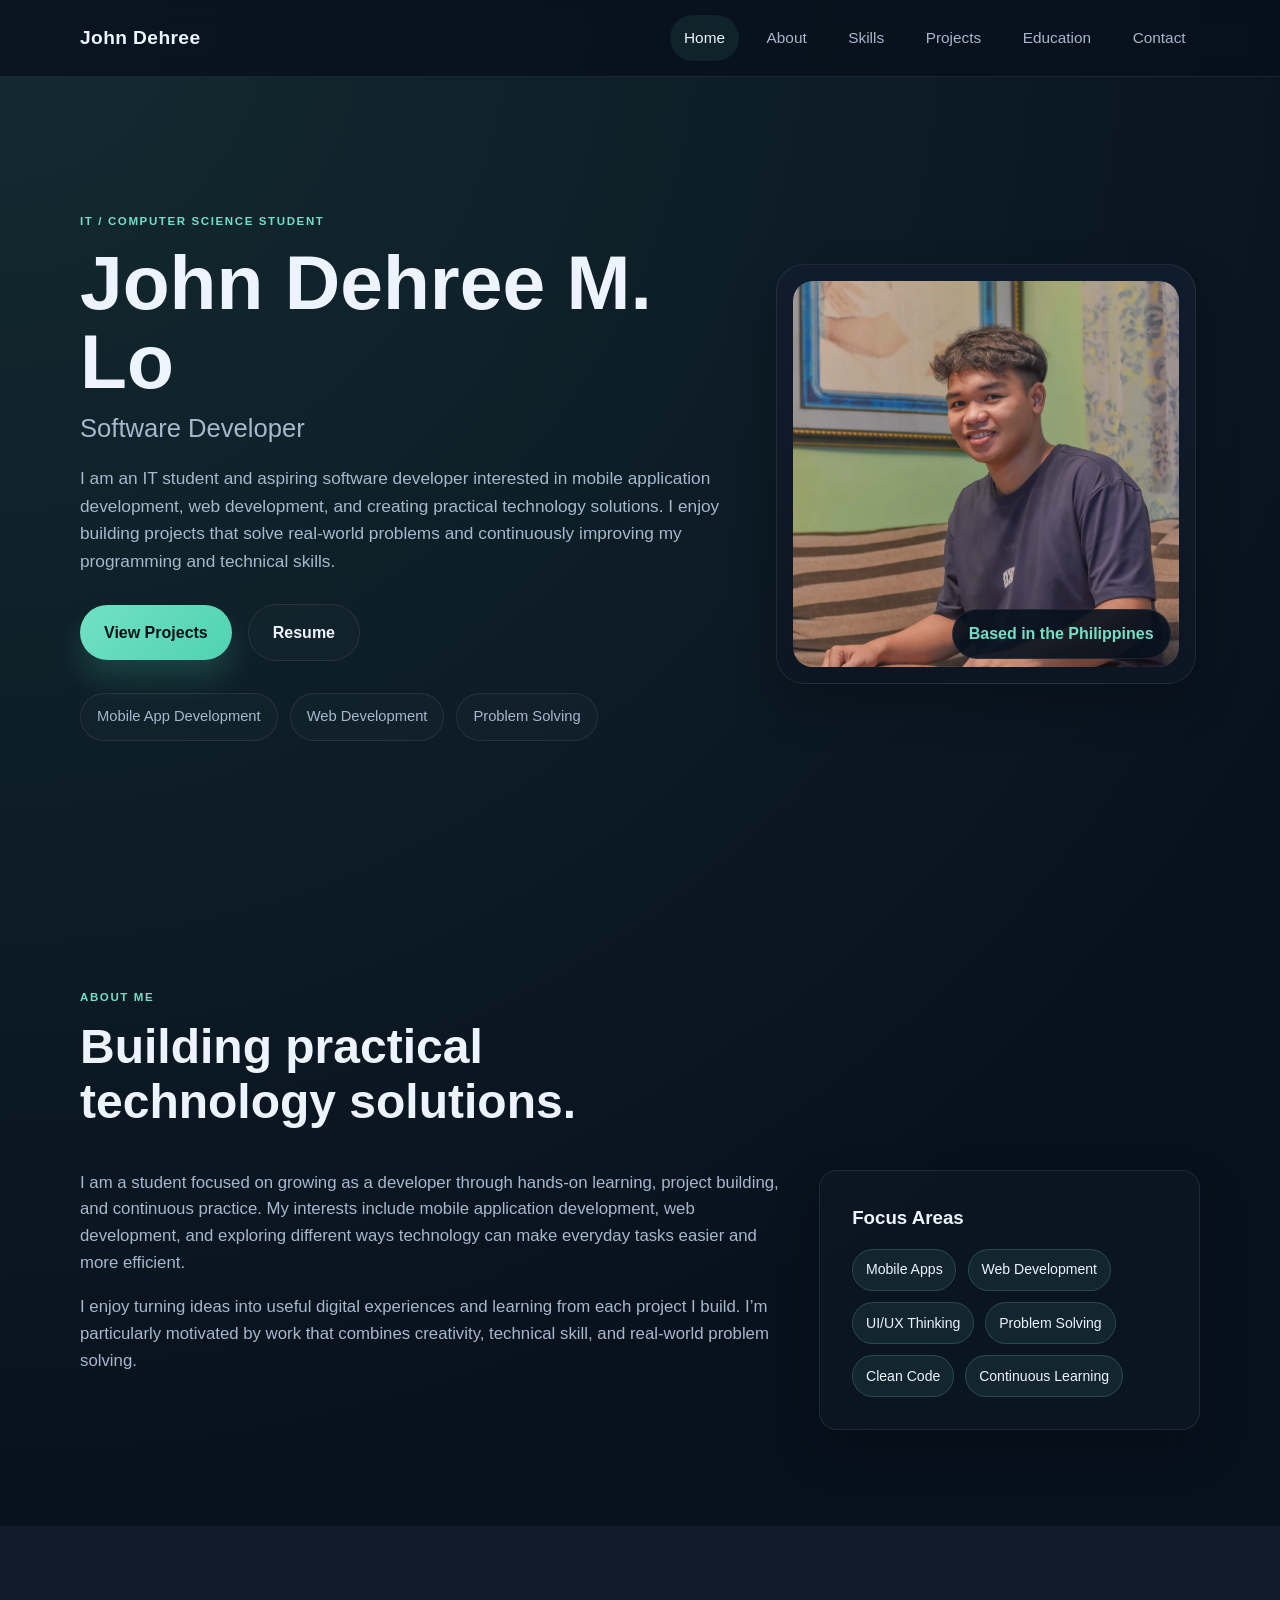
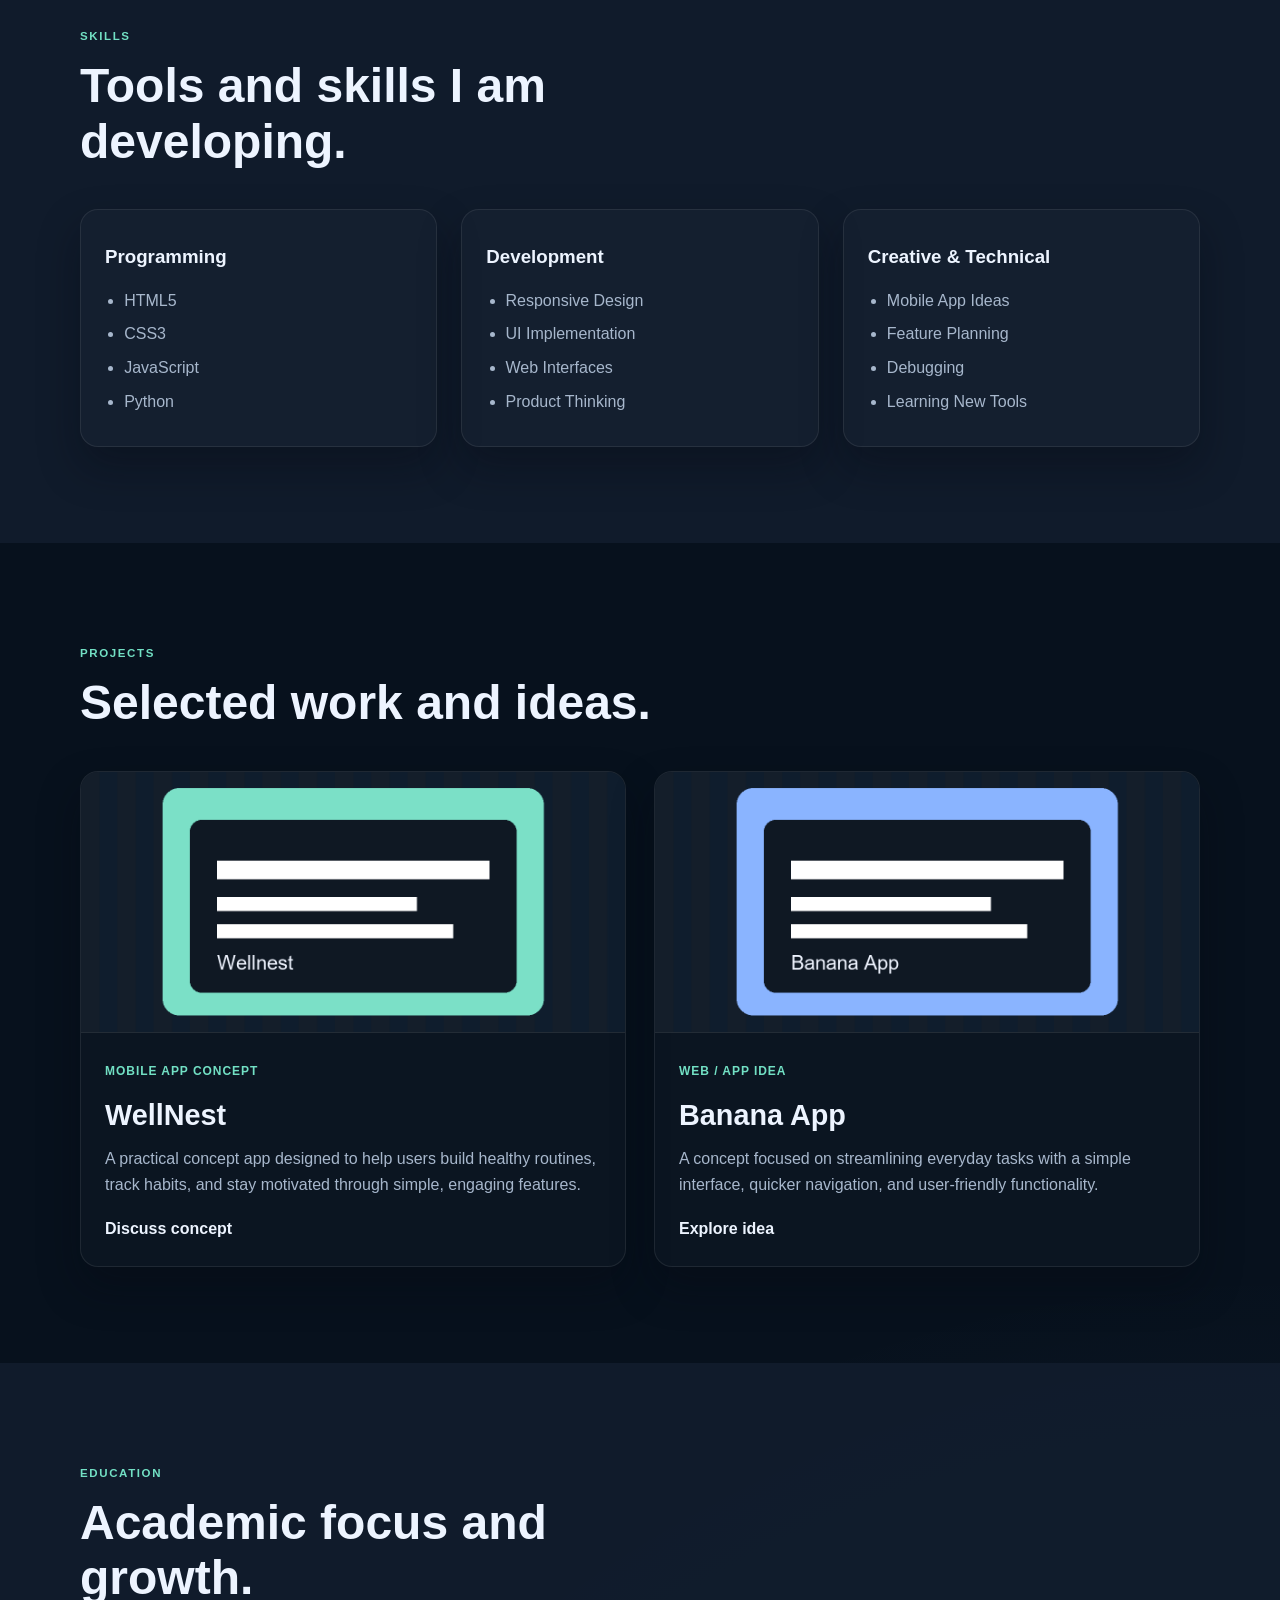
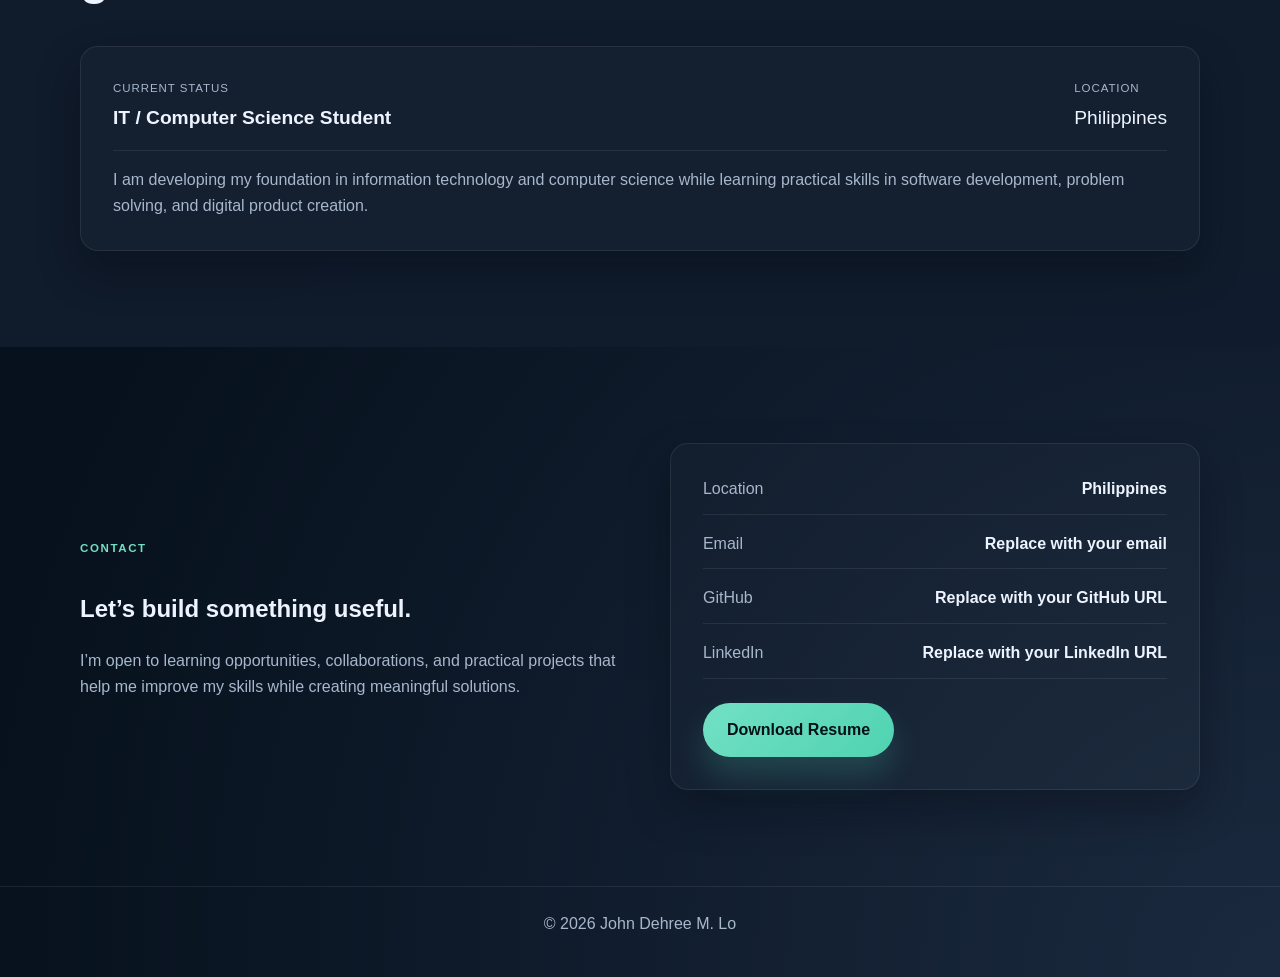
==== index.html @ 808ed81a "Initial portfolio website" ====
<!DOCTYPE html>
<html lang="en">
  <head>
    <meta charset="UTF-8" />
    <meta name="viewport" content="width=device-width, initial-scale=1.0" />
    <meta
      name="description"
      content="Portfolio website for John Dehree M. Lo, IT / Computer Science student and aspiring software developer."
    />
    <title>John Dehree | Portfolio</title>
    <link rel="stylesheet" href="style.css" />
  </head>
  <body>
    <header class="site-header">
      <nav class="navbar container" aria-label="Main navigation">
        <a href="#home" class="brand" aria-label="Go to home section">John Dehree</a>

        <button
          class="nav-toggle"
          type="button"
          aria-label="Toggle navigation menu"
          aria-expanded="false"
        >
          <span></span>
          <span></span>
          <span></span>
        </button>

        <div class="nav-menu" id="navMenu">
          <a href="#home" class="nav-link active">Home</a>
          <a href="#about" class="nav-link">About</a>
          <a href="#skills" class="nav-link">Skills</a>
          <a href="#projects" class="nav-link">Projects</a>
          <a href="#education" class="nav-link">Education</a>
          <a href="#contact" class="nav-link">Contact</a>
        </div>
      </nav>
    </header>

    <main>
      <section id="home" class="hero section">
        <div class="container hero-content">
          <div class="hero-text">
            <p class="eyebrow">IT / Computer Science Student</p>
            <h1>John Dehree M. Lo</h1>
            <h2>Software Developer</h2>
            <p class="lead">
              I am an IT student and aspiring software developer interested in mobile
              application development, web development, and creating practical technology
              solutions. I enjoy building projects that solve real-world problems and
              continuously improving my programming and technical skills.
            </p>

            <div class="cta-group">
              <a class="button primary" href="#projects">View Projects</a>
              <a class="button secondary" href="assets/resume.pdf" target="_blank" rel="noreferrer">Resume</a>
            </div>

            <ul class="quick-stats" aria-label="Key focus areas">
              <li>Mobile App Development</li>
              <li>Web Development</li>
              <li>Problem Solving</li>
            </ul>
          </div>

          <div class="hero-visual" aria-label="Profile image section">
            <div class="profile-card">
              <img src="./assets/projects/profile.jpg" alt="Placeholder profile image for John Dehree M. Lo" />
              <div class="profile-badge">Based in the Philippines</div>
            </div>
          </div>
        </div>
      </section>

      <section id="about" class="section">
        <div class="container">
          <div class="section-heading">
            <p class="eyebrow">About Me</p>
            <h2>Building practical technology solutions.</h2>
          </div>

          <div class="about-grid">
            <div class="about-copy">
              <p>
                I am a student focused on growing as a developer through hands-on
                learning, project building, and continuous practice. My interests include
                mobile application development, web development, and exploring different
                ways technology can make everyday tasks easier and more efficient.
              </p>
              <p>
                I enjoy turning ideas into useful digital experiences and learning from
                each project I build. I’m particularly motivated by work that combines
                creativity, technical skill, and real-world problem solving.
              </p>
            </div>

            <div class="about-card">
              <h3>Focus Areas</h3>
              <ul class="tag-list">
                <li>Mobile Apps</li>
                <li>Web Development</li>
                <li>UI/UX Thinking</li>
                <li>Problem Solving</li>
                <li>Clean Code</li>
                <li>Continuous Learning</li>
              </ul>
            </div>
          </div>
        </div>
      </section>

      <section id="skills" class="section alt-bg">
        <div class="container">
          <div class="section-heading">
            <p class="eyebrow">Skills</p>
            <h2>Tools and skills I am developing.</h2>
          </div>

          <div class="skills-grid">
            <article class="skill-card">
              <h3>Programming</h3>
              <ul>
                <li>HTML5</li>
                <li>CSS3</li>
                <li>JavaScript</li>
                <li>Python</li>
              </ul>
            </article>

            <article class="skill-card">
              <h3>Development</h3>
              <ul>
                <li>Responsive Design</li>
                <li>UI Implementation</li>
                <li>Web Interfaces</li>
                <li>Product Thinking</li>
              </ul>
            </article>

            <article class="skill-card">
              <h3>Creative &amp; Technical</h3>
              <ul>
                <li>Mobile App Ideas</li>
                <li>Feature Planning</li>
                <li>Debugging</li>
                <li>Learning New Tools</li>
              </ul>
            </article>
          </div>
        </div>
      </section>

      <section id="projects" class="section">
        <div class="container">
          <div class="section-heading">
            <p class="eyebrow">Projects</p>
            <h2>Selected work and ideas.</h2>
          </div>

          <div class="projects-grid">
            <article class="project-card">
              <div class="project-image">
                <img src="assets/projects/wellnest.png" alt="WellNest project placeholder image" />
              </div>
              <div class="project-content">
                <span class="project-tag">Mobile App Concept</span>
                <h3>WellNest</h3>
                <p>
                  A practical concept app designed to help users build healthy routines,
                  track habits, and stay motivated through simple, engaging features.
                </p>
                <a href="#contact">Discuss concept</a>
              </div>
            </article>

            <article class="project-card">
              <div class="project-image">
                <img src="assets/projects/banana-app.png" alt="Banana App project placeholder image" />
              </div>
              <div class="project-content">
                <span class="project-tag">Web / App Idea</span>
                <h3>Banana App</h3>
                <p>
                  A concept focused on streamlining everyday tasks with a simple interface,
                  quicker navigation, and user-friendly functionality.
                </p>
                <a href="#contact">Explore idea</a>
              </div>
            </article>
          </div>
        </div>
      </section>

      <section id="education" class="section alt-bg">
        <div class="container">
          <div class="section-heading">
            <p class="eyebrow">Education</p>
            <h2>Academic focus and growth.</h2>
          </div>

          <div class="education-card">
            <div class="education-row">
              <div>
                <p class="education-label">Current Status</p>
                <h3>IT / Computer Science Student</h3>
              </div>
              <div>
                <p class="education-label">Location</p>
                <p class="education-value">Philippines</p>
              </div>
            </div>

            <p>
              I am developing my foundation in information technology and computer science
              while learning practical skills in software development, problem solving, and
              digital product creation.
            </p>
          </div>
        </div>
      </section>

      <section id="contact" class="section">
        <div class="container contact-wrap">
          <div class="contact-copy">
            <p class="eyebrow">Contact</p>
            <h2>Let’s build something useful.</h2>
            <p>
              I’m open to learning opportunities, collaborations, and practical projects
              that help me improve my skills while creating meaningful solutions.
            </p>
          </div>

          <div class="contact-card">
            <ul>
              <li>
                <span>Location</span>
                <strong>Philippines</strong>
              </li>
              <li>
                <span>Email</span>
                <strong>Replace with your email</strong>
              </li>
              <li>
                <span>GitHub</span>
                <strong>Replace with your GitHub URL</strong>
              </li>
              <li>
                <span>LinkedIn</span>
                <strong>Replace with your LinkedIn URL</strong>
              </li>
            </ul>
            <a class="button primary" href="assets/resume.pdf" target="_blank" rel="noreferrer">Download Resume</a>
          </div>
        </div>
      </section>
    </main>

    <footer class="site-footer">
      <div class="container footer-inner">
        <p>© 2026 John Dehree M. Lo</p>
      </div>
    </footer>

    <script src="script.js"></script>
  </body>
</html>
---- style.css ----
:root {
  --primary-color: #72e0c4;
  --primary-color-strong: #4fd3b1;
  --accent-color: #8ab4ff;
  --background-color: #07111d;
  --background-alt: #0d1726;
  --surface-color: #111d2d;
  --surface-soft: #172638;
  --text-color: #edf4ff;
  --muted-color: #a7b7cc;
  --border-color: rgba(255, 255, 255, 0.08);
  --shadow-soft: 0 20px 40px rgba(5, 10, 18, 0.35);
  --radius: 18px;
  --container-width: 1120px;
}

* {
  box-sizing: border-box;
}

html {
  scroll-behavior: smooth;
}

body {
  margin: 0;
  font-family: "Segoe UI", Tahoma, Geneva, Verdana, sans-serif;
  background:
    radial-gradient(circle at top left, rgba(114, 224, 196, 0.12), transparent 35%),
    radial-gradient(circle at bottom right, rgba(138, 180, 255, 0.15), transparent 30%),
    var(--background-color);
  color: var(--text-color);
  line-height: 1.6;
}

main section[id] {
  scroll-margin-top: 88px;
}

:focus-visible {
  outline: 2px solid var(--primary-color);
  outline-offset: 3px;
}

img {
  max-width: 100%;
  display: block;
}

a {
  color: inherit;
  text-decoration: none;
}

button,
input,
textarea {
  font: inherit;
}

.container {
  width: min(var(--container-width), calc(100% - 2rem));
  margin: 0 auto;
}

.section {
  padding: 6rem 0;
}

.alt-bg {
  background: rgba(17, 29, 45, 0.92);
}

.eyebrow {
  display: inline-block;
  margin: 0 0 0.8rem;
  color: var(--primary-color);
  text-transform: uppercase;
  letter-spacing: 0.14em;
  font-weight: 700;
  font-size: 0.72rem;
}

.section-heading {
  margin-bottom: 2.5rem;
}

.section-heading h2 {
  margin: 0;
  font-size: clamp(2rem, 4vw, 3rem);
  line-height: 1.15;
  max-width: 650px;
}

.site-header {
  position: sticky;
  top: 0;
  z-index: 1000;
  backdrop-filter: blur(12px);
  background: rgba(7, 17, 29, 0.82);
  border-bottom: 1px solid var(--border-color);
}

.navbar {
  position: relative;
  display: flex;
  align-items: center;
  justify-content: space-between;
  min-height: 76px;
}

.brand {
  font-size: 1.2rem;
  font-weight: 700;
  letter-spacing: 0.02em;
}

.nav-menu {
  display: flex;
  align-items: center;
  gap: 0.8rem;
}

.nav-link {
  padding: 0.7rem 0.9rem;
  border-radius: 999px;
  color: var(--muted-color);
  transition: all 0.25s ease;
  font-size: 0.96rem;
}

.nav-link:hover,
.nav-link.active {
  color: var(--text-color);
  background: rgba(114, 224, 196, 0.08);
}

.nav-toggle {
  display: none;
  flex-direction: column;
  justify-content: center;
  gap: 0.32rem;
  width: 46px;
  height: 46px;
  border: 1px solid var(--border-color);
  border-radius: 12px;
  background: transparent;
  cursor: pointer;
}

.nav-toggle span {
  width: 22px;
  height: 2px;
  margin: 0 auto;
  background: var(--text-color);
  border-radius: 20px;
  transition: transform 0.25s ease, opacity 0.25s ease;
}

.nav-toggle.is-open span:nth-child(1) {
  transform: translateY(6px) rotate(45deg);
}

.nav-toggle.is-open span:nth-child(2) {
  opacity: 0;
}

.nav-toggle.is-open span:nth-child(3) {
  transform: translateY(-6px) rotate(-45deg);
}

.hero {
  padding-top: 5rem;
  min-height: 90vh;
  display: flex;
  align-items: center;
}

.hero-content {
  display: grid;
  grid-template-columns: 1.2fr 0.8fr;
  align-items: center;
  gap: 3rem;
}

.hero-text h1 {
  margin: 0;
  font-size: clamp(2.8rem, 6vw, 5rem);
  line-height: 1.02;
}

.hero-text h2 {
  margin: 0.5rem 0 1rem;
  color: var(--muted-color);
  font-size: clamp(1.2rem, 2vw, 2rem);
  font-weight: 500;
}

.lead {
  max-width: 640px;
  margin: 0;
  color: var(--muted-color);
  font-size: 1.08rem;
}

.cta-group {
  display: flex;
  flex-wrap: wrap;
  align-items: center;
  gap: 1rem;
  margin-top: 1.8rem;
}

.button {
  display: inline-flex;
  align-items: center;
  justify-content: center;
  border-radius: 999px;
  padding: 0.9rem 1.5rem;
  font-weight: 700;
  transition: transform 0.25s ease, box-shadow 0.25s ease;
}

.button:hover {
  transform: translateY(-2px);
}

.button.primary {
  background: linear-gradient(135deg, var(--primary-color), var(--primary-color-strong));
  color: #041218;
  box-shadow: 0 18px 30px rgba(79, 211, 177, 0.2);
}

.button.secondary {
  background: rgba(255, 255, 255, 0.02);
  border: 1px solid var(--border-color);
  color: var(--text-color);
}

.quick-stats {
  list-style: none;
  padding: 0;
  margin: 2rem 0 0;
  display: flex;
  flex-wrap: wrap;
  gap: 0.75rem;
}

.quick-stats li {
  padding: 0.7rem 1rem;
  border-radius: 999px;
  border: 1px solid var(--border-color);
  background: rgba(255, 255, 255, 0.02);
  color: var(--muted-color);
  font-size: 0.92rem;
}

.hero-visual {
  display: flex;
  justify-content: center;
}

.profile-card {
  position: relative;
  width: min(420px, 100%);
  background: linear-gradient(180deg, rgba(17, 29, 45, 0.95), rgba(13, 22, 35, 0.95));
  border: 1px solid var(--border-color);
  border-radius: 28px;
  padding: 1rem;
  box-shadow: var(--shadow-soft);
}

.profile-card img {
  width: 100%;
  aspect-ratio: 1;
  object-fit: cover;
  border-radius: 20px;
  background: #c5d1df;
}

.profile-badge {
  position: absolute;
  right: 1.5rem;
  bottom: 1.5rem;
  background: rgba(7, 17, 29, 0.9);
  border: 1px solid var(--border-color);
  border-radius: 999px;
  padding: 0.7rem 1rem;
  font-weight: 600;
  color: var(--primary-color);
}

.about-grid {
  display: grid;
  grid-template-columns: 1.3fr 0.7fr;
  gap: 2rem;
  align-items: start;
}

.about-copy {
  color: var(--muted-color);
  font-size: 1.05rem;
}

.about-copy p {
  margin-top: 0;
}

.about-card,
.skill-card,
.project-card,
.education-card,
.contact-card {
  background: rgba(255, 255, 255, 0.02);
  border: 1px solid var(--border-color);
  border-radius: var(--radius);
  box-shadow: var(--shadow-soft);
}

.about-card {
  padding: 2rem;
}

.about-card h3 {
  margin-top: 0;
  margin-bottom: 1rem;
}

.tag-list {
  list-style: none;
  padding: 0;
  margin: 0;
  display: flex;
  flex-wrap: wrap;
  gap: 0.7rem;
}

.tag-list li {
  background: rgba(114, 224, 196, 0.08);
  border: 1px solid rgba(114, 224, 196, 0.2);
  color: var(--text-color);
  border-radius: 999px;
  padding: 0.55rem 0.8rem;
  font-size: 0.88rem;
}

.skills-grid {
  display: grid;
  grid-template-columns: repeat(3, minmax(0, 1fr));
  gap: 1.5rem;
}

.skill-card {
  padding: 2rem 1.5rem;
  transition: transform 0.25s ease, border-color 0.25s ease;
}

.skill-card:hover {
  transform: translateY(-4px);
  border-color: rgba(114, 224, 196, 0.38);
}

.skill-card h3 {
  margin-top: 0;
  margin-bottom: 1rem;
}

.skill-card ul {
  margin: 0;
  padding-left: 1.2rem;
  color: var(--muted-color);
}

.skill-card li + li {
  margin-top: 0.5rem;
}

.projects-grid {
  display: grid;
  grid-template-columns: repeat(2, minmax(0, 1fr));
  gap: 1.75rem;
}

.project-card {
  overflow: hidden;
  transition: transform 0.25s ease, border-color 0.25s ease;
}

.project-card:hover {
  transform: translateY(-4px);
  border-color: rgba(114, 224, 196, 0.38);
}

.project-image {
  border-bottom: 1px solid var(--border-color);
  background: rgba(255, 255, 255, 0.02);
}

.project-image img {
  width: 100%;
  height: 260px;
  object-fit: cover;
}

.project-content {
  padding: 1.5rem;
}

.project-tag {
  display: inline-block;
  color: var(--primary-color);
  font-size: 0.75rem;
  letter-spacing: 0.08em;
  text-transform: uppercase;
  font-weight: 700;
  margin-bottom: 0.7rem;
}

.project-content h3 {
  margin: 0 0 0.5rem;
  font-size: 1.8rem;
}

.project-content p {
  margin: 0 0 1.2rem;
  color: var(--muted-color);
}

.project-content a {
  color: var(--text-color);
  font-weight: 700;
}

.education-card {
  padding: 2rem;
}

.education-row {
  display: flex;
  justify-content: space-between;
  gap: 1rem;
  border-bottom: 1px solid var(--border-color);
  padding-bottom: 1rem;
  margin-bottom: 1rem;
}

.education-label {
  margin: 0 0 0.4rem;
  color: var(--muted-color);
  text-transform: uppercase;
  letter-spacing: 0.08em;
  font-size: 0.72rem;
}

.education-row h3,
.education-value {
  margin: 0;
  font-size: 1.2rem;
}

.education-card > p {
  margin: 0;
  color: var(--muted-color);
}

.contact-wrap {
  display: grid;
  grid-template-columns: 1fr 0.95fr;
  gap: 2rem;
  align-items: center;
}

.contact-copy p:last-child {
  margin-bottom: 0;
  color: var(--muted-color);
}

.contact-card {
  padding: 2rem;
}

.contact-card ul {
  list-style: none;
  margin: 0 0 1.5rem;
  padding: 0;
  display: grid;
  gap: 1rem;
}

.contact-card li {
  display: flex;
  justify-content: space-between;
  gap: 1rem;
  padding-bottom: 0.75rem;
  border-bottom: 1px solid var(--border-color);
}

.contact-card li span {
  color: var(--muted-color);
}

.contact-card li strong {
  font-weight: 600;
  text-align: right;
}

.site-footer {
  border-top: 1px solid var(--border-color);
  padding: 1.5rem 0 2.5rem;
}

.footer-inner {
  display: flex;
  justify-content: center;
  align-items: center;
}

.footer-inner p {
  margin: 0;
  color: var(--muted-color);
}

@media (max-width: 900px) {
  .hero-content,
  .about-grid,
  .contact-wrap,
  .skills-grid,
  .projects-grid {
    grid-template-columns: 1fr;
  }

  .hero-content {
    gap: 2rem;
  }

  .skill-card,
  .project-card {
    width: 100%;
  }
}

@media (max-width: 760px) {
  .section {
    padding: 4.5rem 0;
  }

  .brand {
    font-size: 1.05rem;
  }

  .nav-toggle {
    display: flex;
  }

  .nav-menu {
    position: absolute;
    top: calc(100% + 0.5rem);
    right: 0;
    left: 0;
    display: flex;
    flex-direction: column;
    align-items: flex-start;
    padding: 1rem;
    background: rgba(7, 17, 29, 0.98);
    border: 1px solid var(--border-color);
    border-radius: 18px;
    box-shadow: var(--shadow-soft);
    opacity: 0;
    visibility: hidden;
    pointer-events: none;
    transform: translateY(-10px);
    transition: opacity 0.25s ease, transform 0.25s ease, visibility 0.25s ease;
  }

  .nav-menu.active {
    opacity: 1;
    visibility: visible;
    pointer-events: auto;
    transform: translateY(0);
  }

  .nav-link {
    width: 100%;
    padding: 0.8rem 0.9rem;
  }

  .hero {
    padding-top: 4rem;
  }

  .hero-text h1 {
    font-size: clamp(2.3rem, 12vw, 3.5rem);
  }

  .cta-group {
    flex-direction: column;
    align-items: stretch;
  }

  .button {
    width: 100%;
  }

  .quick-stats {
    gap: 0.5rem;
  }

  .quick-stats li {
    width: 100%;
    text-align: center;
  }

  .education-row,
  .contact-card li {
    flex-direction: column;
    align-items: flex-start;
  }

  .contact-card li strong {
    text-align: left;
  }
}

@media (max-width: 480px) {
  .container {
    width: min(var(--container-width), calc(100% - 1.2rem));
  }

  .hero {
    min-height: auto;
  }

  .profile-card {
    padding: 0.75rem;
    border-radius: 20px;
  }

  .project-content,
  .education-card,
  .contact-card,
  .about-card,
  .skill-card {
    padding: 1.25rem;
  }

  .section-heading h2 {
    font-size: 1.9rem;
  }
}

@media (prefers-reduced-motion: reduce) {
  html {
    scroll-behavior: auto;
  }

  *,
  *::before,
  *::after {
    animation-duration: 0.01ms !important;
    animation-iteration-count: 1 !important;
    transition-duration: 0.01ms !important;
    scroll-behavior: auto !important;
  }
}
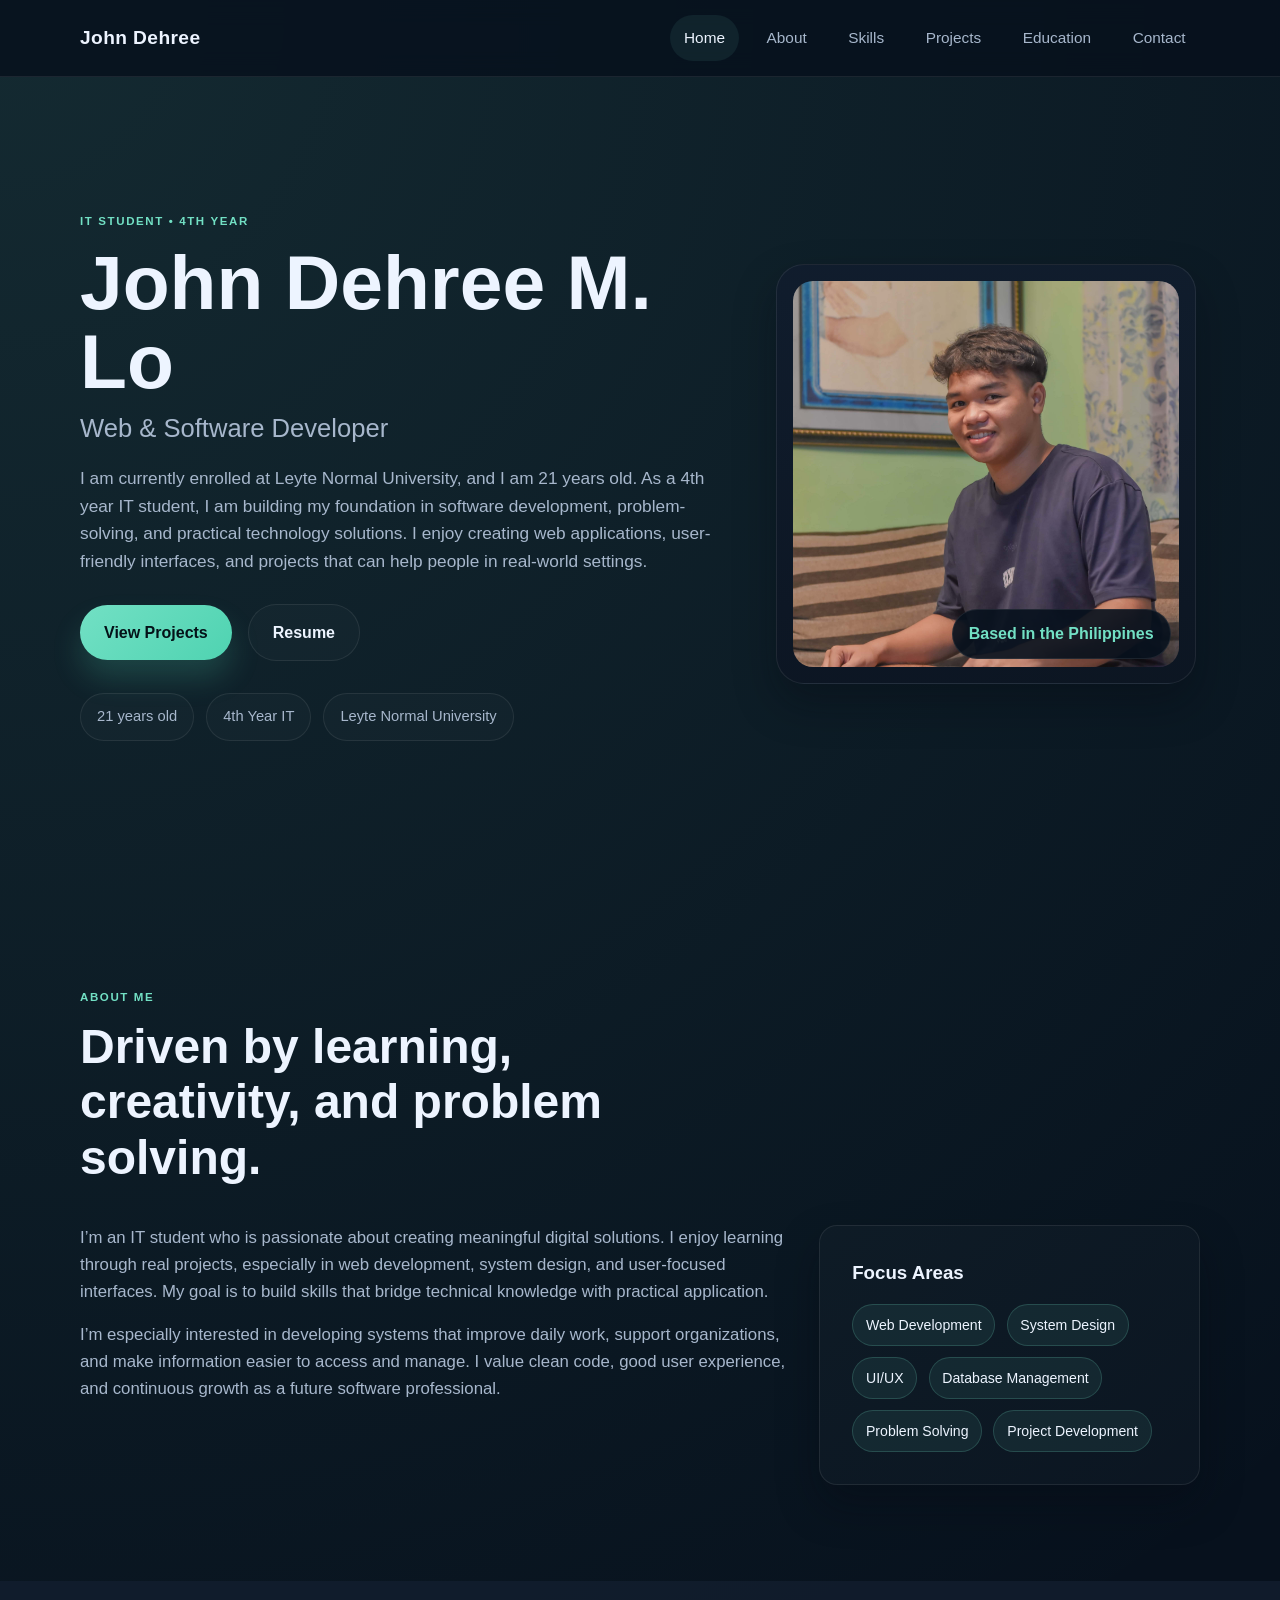
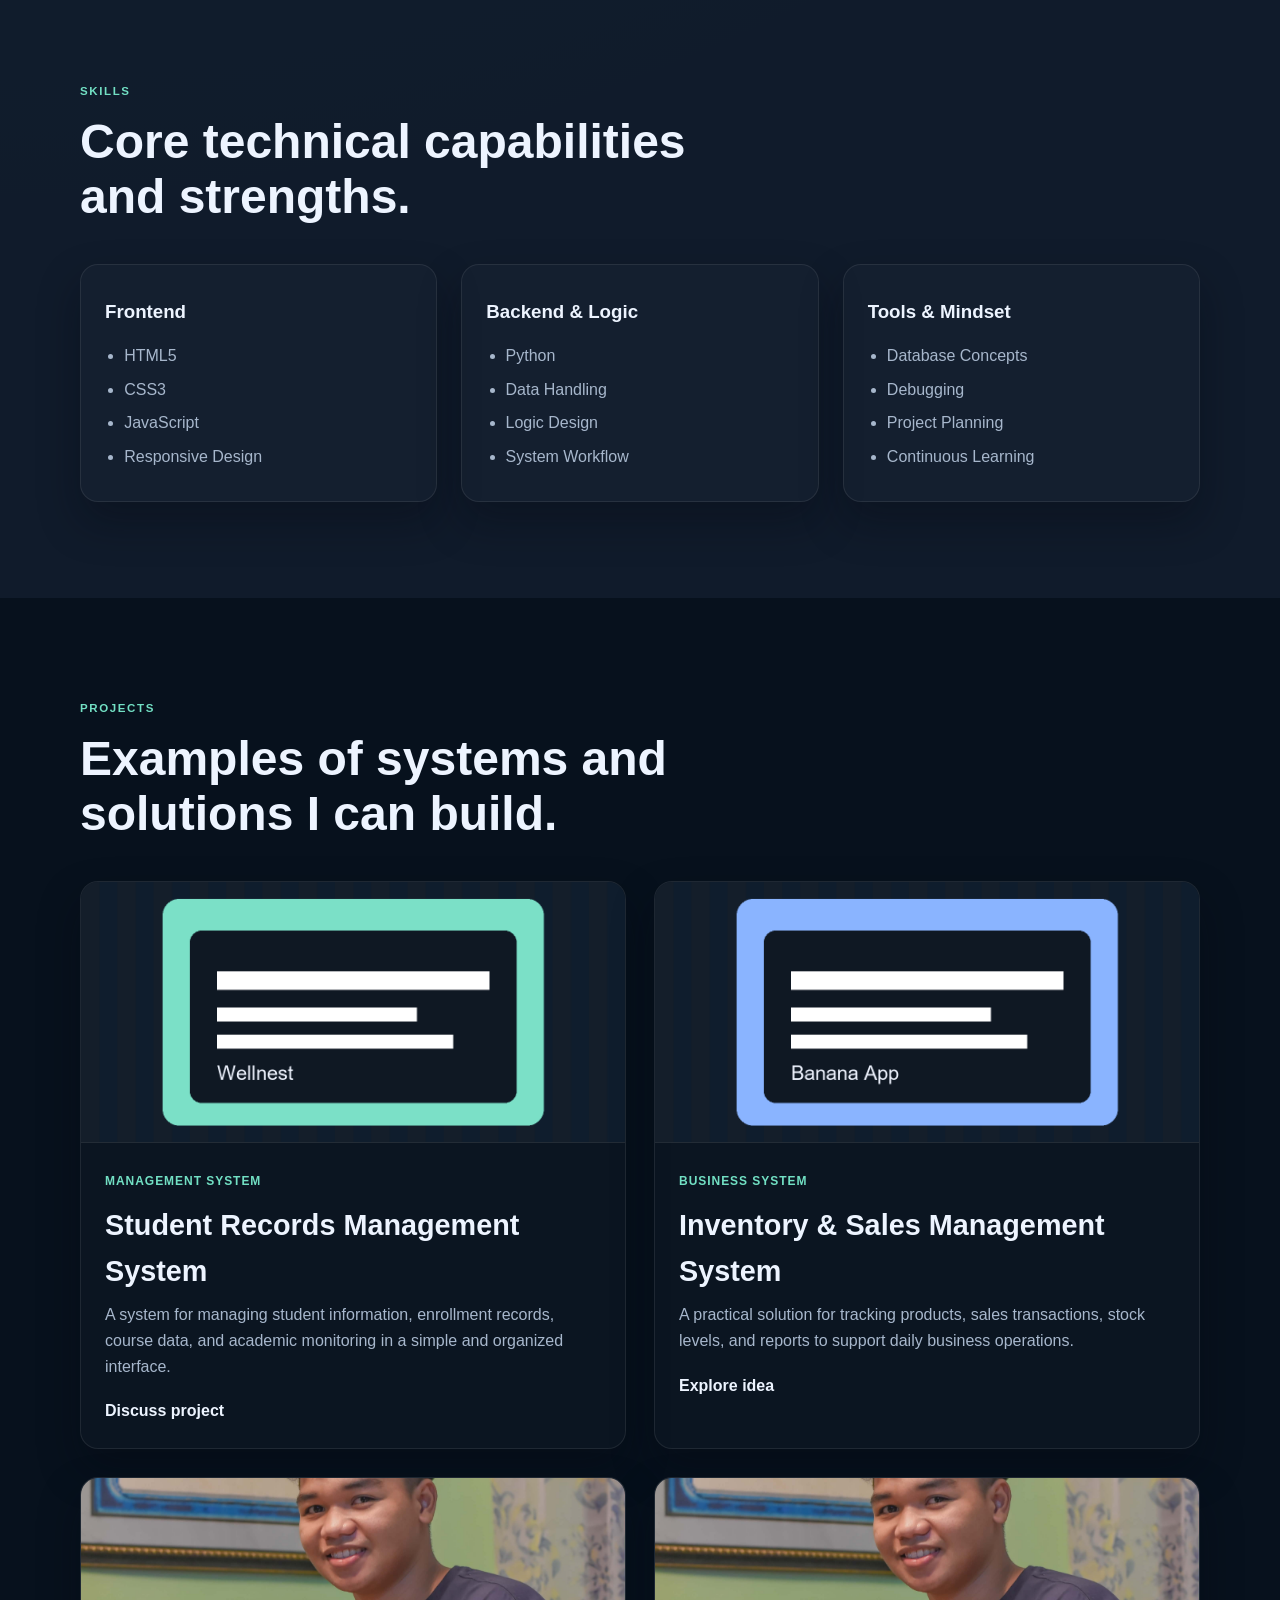
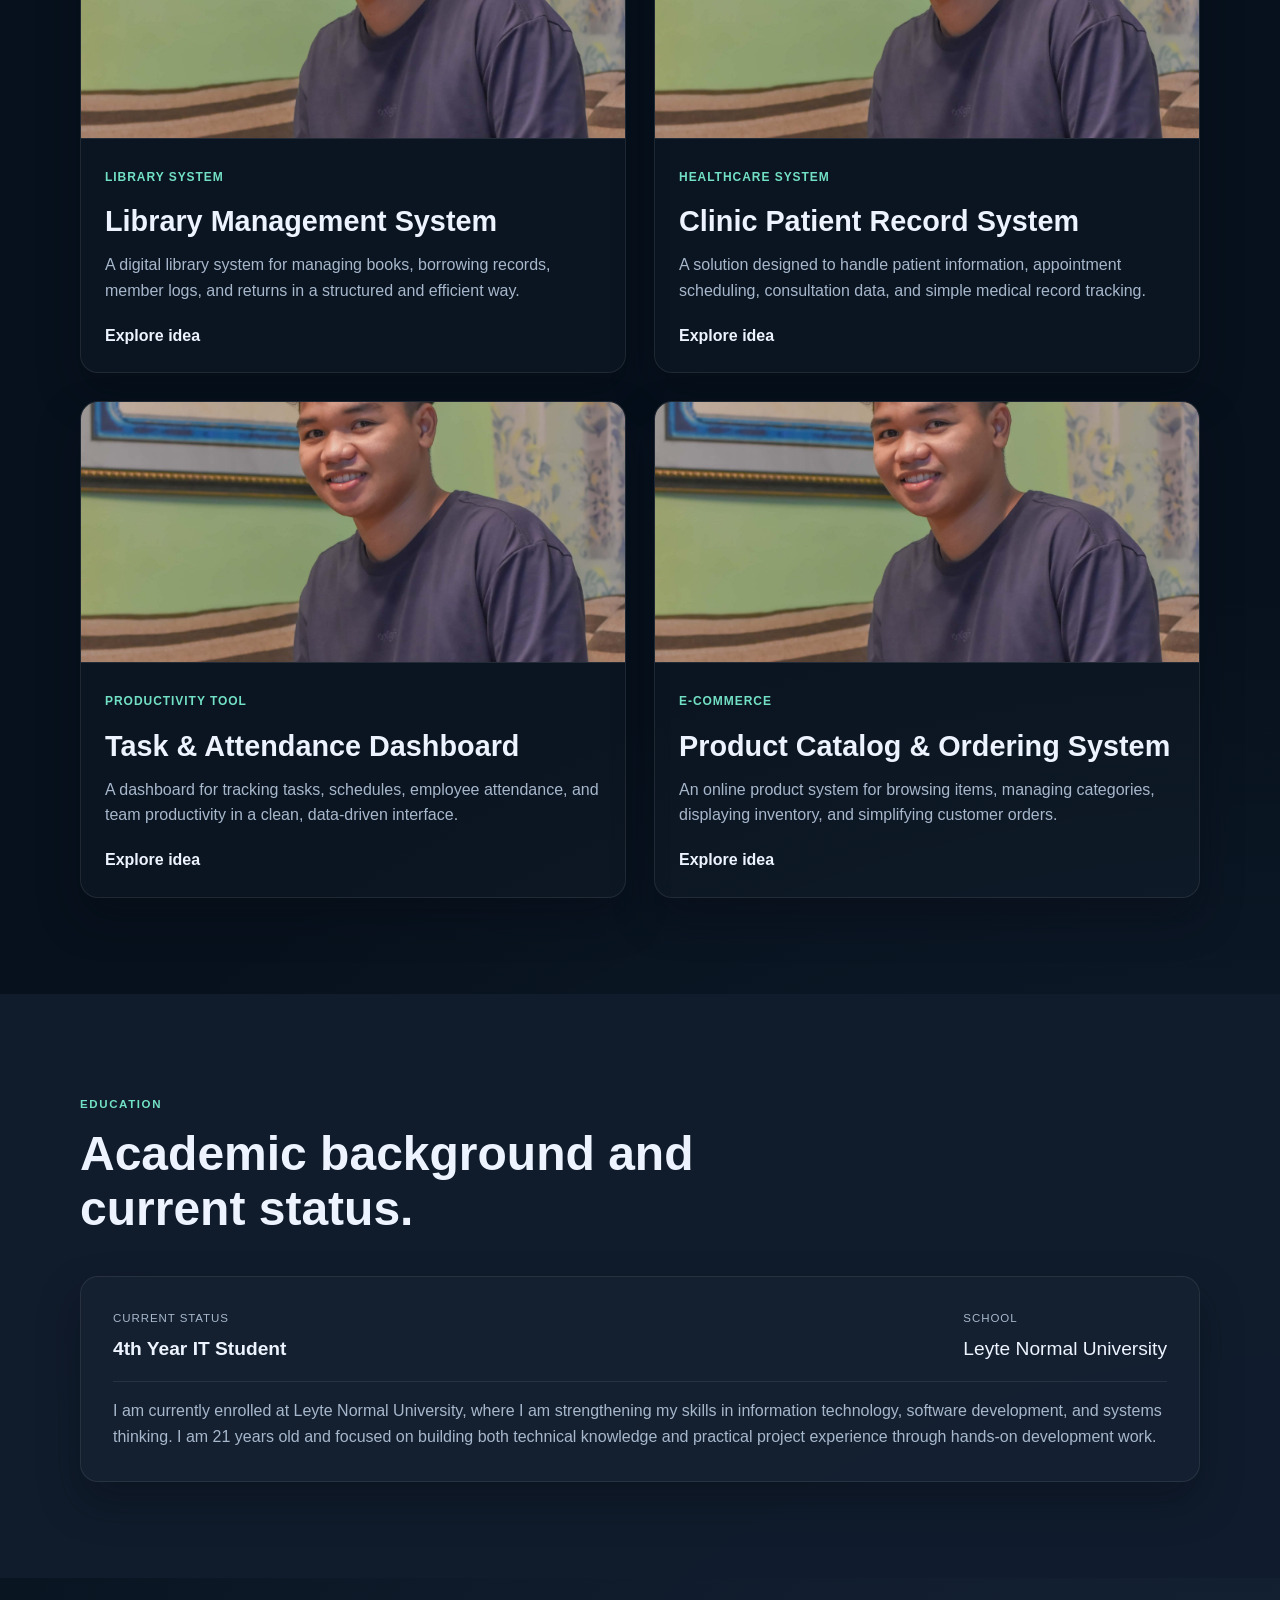
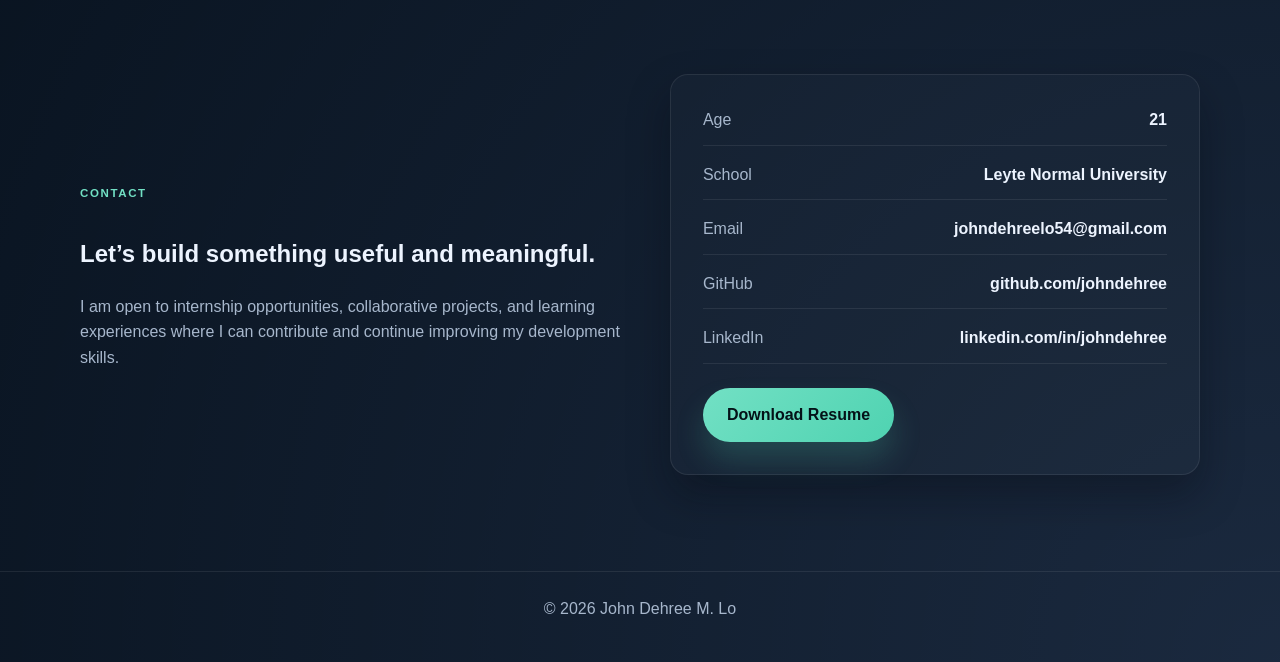
==== commit 203ce042: "Sync root portfolio files with updated site" ====
--- a/index.html
+++ b/index.html
@@ -41,14 +41,15 @@
       <section id="home" class="hero section">
         <div class="container hero-content">
           <div class="hero-text">
-            <p class="eyebrow">IT / Computer Science Student</p>
+            <p class="eyebrow">IT Student • 4th Year</p>
             <h1>John Dehree M. Lo</h1>
-            <h2>Software Developer</h2>
+            <h2>Web &amp; Software Developer</h2>
             <p class="lead">
-              I am an IT student and aspiring software developer interested in mobile
-              application development, web development, and creating practical technology
-              solutions. I enjoy building projects that solve real-world problems and
-              continuously improving my programming and technical skills.
+              I am currently enrolled at Leyte Normal University, and I am 21 years old.
+              As a 4th year IT student, I am building my foundation in software development,
+              problem-solving, and practical technology solutions. I enjoy creating web
+              applications, user-friendly interfaces, and projects that can help people in
+              real-world settings.
             </p>
 
             <div class="cta-group">
@@ -56,16 +57,16 @@
               <a class="button secondary" href="assets/resume.pdf" target="_blank" rel="noreferrer">Resume</a>
             </div>
 
-            <ul class="quick-stats" aria-label="Key focus areas">
-              <li>Mobile App Development</li>
-              <li>Web Development</li>
-              <li>Problem Solving</li>
+            <ul class="quick-stats" aria-label="Key profile details">
+              <li>21 years old</li>
+              <li>4th Year IT</li>
+              <li>Leyte Normal University</li>
             </ul>
           </div>
 
           <div class="hero-visual" aria-label="Profile image section">
             <div class="profile-card">
-              <img src="./assets/projects/profile.jpg" alt="Placeholder profile image for John Dehree M. Lo" />
+              <img src="./assets/projects/profile.jpg" alt="Profile image of John Dehree M. Lo" />
               <div class="profile-badge">Based in the Philippines</div>
             </div>
           </div>
@@ -76,33 +77,34 @@
         <div class="container">
           <div class="section-heading">
             <p class="eyebrow">About Me</p>
-            <h2>Building practical technology solutions.</h2>
+            <h2>Driven by learning, creativity, and problem solving.</h2>
           </div>
 
           <div class="about-grid">
             <div class="about-copy">
               <p>
-                I am a student focused on growing as a developer through hands-on
-                learning, project building, and continuous practice. My interests include
-                mobile application development, web development, and exploring different
-                ways technology can make everyday tasks easier and more efficient.
+                I’m an IT student who is passionate about creating meaningful digital
+                solutions. I enjoy learning through real projects, especially in web
+                development, system design, and user-focused interfaces. My goal is to build
+                skills that bridge technical knowledge with practical application.
               </p>
               <p>
-                I enjoy turning ideas into useful digital experiences and learning from
-                each project I build. I’m particularly motivated by work that combines
-                creativity, technical skill, and real-world problem solving.
+                I’m especially interested in developing systems that improve daily work,
+                support organizations, and make information easier to access and manage.
+                I value clean code, good user experience, and continuous growth as a future
+                software professional.
               </p>
             </div>
 
             <div class="about-card">
               <h3>Focus Areas</h3>
               <ul class="tag-list">
-                <li>Mobile Apps</li>
                 <li>Web Development</li>
-                <li>UI/UX Thinking</li>
+                <li>System Design</li>
+                <li>UI/UX</li>
+                <li>Database Management</li>
                 <li>Problem Solving</li>
-                <li>Clean Code</li>
-                <li>Continuous Learning</li>
+                <li>Project Development</li>
               </ul>
             </div>
           </div>
@@ -113,37 +115,37 @@
         <div class="container">
           <div class="section-heading">
             <p class="eyebrow">Skills</p>
-            <h2>Tools and skills I am developing.</h2>
+            <h2>Core technical capabilities and strengths.</h2>
           </div>
 
           <div class="skills-grid">
             <article class="skill-card">
-              <h3>Programming</h3>
+              <h3>Frontend</h3>
               <ul>
                 <li>HTML5</li>
                 <li>CSS3</li>
                 <li>JavaScript</li>
+                <li>Responsive Design</li>
+              </ul>
+            </article>
+
+            <article class="skill-card">
+              <h3>Backend &amp; Logic</h3>
+              <ul>
                 <li>Python</li>
+                <li>Data Handling</li>
+                <li>Logic Design</li>
+                <li>System Workflow</li>
               </ul>
             </article>
 
             <article class="skill-card">
-              <h3>Development</h3>
+              <h3>Tools &amp; Mindset</h3>
               <ul>
-                <li>Responsive Design</li>
-                <li>UI Implementation</li>
-                <li>Web Interfaces</li>
-                <li>Product Thinking</li>
-              </ul>
-            </article>
-
-            <article class="skill-card">
-              <h3>Creative &amp; Technical</h3>
-              <ul>
-                <li>Mobile App Ideas</li>
-                <li>Feature Planning</li>
+                <li>Database Concepts</li>
                 <li>Debugging</li>
-                <li>Learning New Tools</li>
+                <li>Project Planning</li>
+                <li>Continuous Learning</li>
               </ul>
             </article>
           </div>
@@ -154,35 +156,95 @@
         <div class="container">
           <div class="section-heading">
             <p class="eyebrow">Projects</p>
-            <h2>Selected work and ideas.</h2>
+            <h2>Examples of systems and solutions I can build.</h2>
           </div>
 
           <div class="projects-grid">
             <article class="project-card">
               <div class="project-image">
-                <img src="assets/projects/wellnest.png" alt="WellNest project placeholder image" />
-              </div>
-              <div class="project-content">
-                <span class="project-tag">Mobile App Concept</span>
-                <h3>WellNest</h3>
-                <p>
-                  A practical concept app designed to help users build healthy routines,
-                  track habits, and stay motivated through simple, engaging features.
-                </p>
-                <a href="#contact">Discuss concept</a>
-              </div>
-            </article>
-
-            <article class="project-card">
-              <div class="project-image">
-                <img src="assets/projects/banana-app.png" alt="Banana App project placeholder image" />
-              </div>
-              <div class="project-content">
-                <span class="project-tag">Web / App Idea</span>
-                <h3>Banana App</h3>
-                <p>
-                  A concept focused on streamlining everyday tasks with a simple interface,
-                  quicker navigation, and user-friendly functionality.
+                <img src="assets/projects/wellnest.png" alt="Student Records Management System project illustration" />
+              </div>
+              <div class="project-content">
+                <span class="project-tag">Management System</span>
+                <h3>Student Records Management System</h3>
+                <p>
+                  A system for managing student information, enrollment records, course data,
+                  and academic monitoring in a simple and organized interface.
+                </p>
+                <a href="#contact">Discuss project</a>
+              </div>
+            </article>
+
+            <article class="project-card">
+              <div class="project-image">
+                <img src="assets/projects/banana-app.png" alt="Inventory and Sales Management System project illustration" />
+              </div>
+              <div class="project-content">
+                <span class="project-tag">Business System</span>
+                <h3>Inventory &amp; Sales Management System</h3>
+                <p>
+                  A practical solution for tracking products, sales transactions, stock levels,
+                  and reports to support daily business operations.
+                </p>
+                <a href="#contact">Explore idea</a>
+              </div>
+            </article>
+
+            <article class="project-card">
+              <div class="project-image">
+                <img src="assets/projects/profile.jpg" alt="Library Management System project illustration" />
+              </div>
+              <div class="project-content">
+                <span class="project-tag">Library System</span>
+                <h3>Library Management System</h3>
+                <p>
+                  A digital library system for managing books, borrowing records, member logs,
+                  and returns in a structured and efficient way.
+                </p>
+                <a href="#contact">Explore idea</a>
+              </div>
+            </article>
+
+            <article class="project-card">
+              <div class="project-image">
+                <img src="assets/projects/profile.jpg" alt="Clinic or Patient Record System project illustration" />
+              </div>
+              <div class="project-content">
+                <span class="project-tag">Healthcare System</span>
+                <h3>Clinic Patient Record System</h3>
+                <p>
+                  A solution designed to handle patient information, appointment scheduling,
+                  consultation data, and simple medical record tracking.
+                </p>
+                <a href="#contact">Explore idea</a>
+              </div>
+            </article>
+
+            <article class="project-card">
+              <div class="project-image">
+                <img src="assets/projects/profile.jpg" alt="Task management and attendance system project illustration" />
+              </div>
+              <div class="project-content">
+                <span class="project-tag">Productivity Tool</span>
+                <h3>Task &amp; Attendance Dashboard</h3>
+                <p>
+                  A dashboard for tracking tasks, schedules, employee attendance, and team
+                  productivity in a clean, data-driven interface.
+                </p>
+                <a href="#contact">Explore idea</a>
+              </div>
+            </article>
+
+            <article class="project-card">
+              <div class="project-image">
+                <img src="assets/projects/profile.jpg" alt="E-commerce product catalog project illustration" />
+              </div>
+              <div class="project-content">
+                <span class="project-tag">E-Commerce</span>
+                <h3>Product Catalog &amp; Ordering System</h3>
+                <p>
+                  An online product system for browsing items, managing categories, displaying
+                  inventory, and simplifying customer orders.
                 </p>
                 <a href="#contact">Explore idea</a>
               </div>
@@ -195,25 +257,26 @@
         <div class="container">
           <div class="section-heading">
             <p class="eyebrow">Education</p>
-            <h2>Academic focus and growth.</h2>
+            <h2>Academic background and current status.</h2>
           </div>
 
           <div class="education-card">
             <div class="education-row">
               <div>
                 <p class="education-label">Current Status</p>
-                <h3>IT / Computer Science Student</h3>
+                <h3>4th Year IT Student</h3>
               </div>
               <div>
-                <p class="education-label">Location</p>
-                <p class="education-value">Philippines</p>
+                <p class="education-label">School</p>
+                <p class="education-value">Leyte Normal University</p>
               </div>
             </div>
 
             <p>
-              I am developing my foundation in information technology and computer science
-              while learning practical skills in software development, problem solving, and
-              digital product creation.
+              I am currently enrolled at Leyte Normal University, where I am strengthening my
+              skills in information technology, software development, and systems thinking.
+              I am 21 years old and focused on building both technical knowledge and practical
+              project experience through hands-on development work.
             </p>
           </div>
         </div>
@@ -223,30 +286,34 @@
         <div class="container contact-wrap">
           <div class="contact-copy">
             <p class="eyebrow">Contact</p>
-            <h2>Let’s build something useful.</h2>
+            <h2>Let’s build something useful and meaningful.</h2>
             <p>
-              I’m open to learning opportunities, collaborations, and practical projects
-              that help me improve my skills while creating meaningful solutions.
+              I am open to internship opportunities, collaborative projects, and learning
+              experiences where I can contribute and continue improving my development skills.
             </p>
           </div>
 
           <div class="contact-card">
             <ul>
               <li>
-                <span>Location</span>
-                <strong>Philippines</strong>
+                <span>Age</span>
+                <strong>21</strong>
+              </li>
+              <li>
+                <span>School</span>
+                <strong>Leyte Normal University</strong>
               </li>
               <li>
                 <span>Email</span>
-                <strong>Replace with your email</strong>
+                <strong>johndehreelo54@gmail.com</strong>
               </li>
               <li>
                 <span>GitHub</span>
-                <strong>Replace with your GitHub URL</strong>
+                <strong>github.com/johndehree</strong>
               </li>
               <li>
                 <span>LinkedIn</span>
-                <strong>Replace with your LinkedIn URL</strong>
+                <strong>linkedin.com/in/johndehree</strong>
               </li>
             </ul>
             <a class="button primary" href="assets/resume.pdf" target="_blank" rel="noreferrer">Download Resume</a>
--- a/style.css
+++ b/style.css
@@ -518,6 +518,106 @@
 .footer-inner p {
   margin: 0;
   color: var(--muted-color);
+}
+
+@media (max-width: 980px) {
+  .hero-content,
+  .about-grid,
+  .contact-wrap {
+    grid-template-columns: 1fr;
+  }
+
+  .skills-grid {
+    grid-template-columns: repeat(2, minmax(0, 1fr));
+  }
+
+  .hero {
+    padding-top: 4rem;
+  }
+}
+
+@media (max-width: 760px) {
+  .nav-toggle {
+    display: flex;
+  }
+
+  .nav-menu {
+    position: absolute;
+    top: calc(100% + 0.5rem);
+    right: 0;
+    left: 0;
+    display: none;
+    flex-direction: column;
+    align-items: stretch;
+    padding: 0.8rem;
+    background: rgba(7, 17, 29, 0.98);
+    border: 1px solid var(--border-color);
+    border-radius: 18px;
+    box-shadow: var(--shadow-soft);
+  }
+
+  .nav-menu.active {
+    display: flex;
+  }
+
+  .nav-link {
+    width: 100%;
+    text-align: left;
+    padding: 0.85rem 1rem;
+  }
+
+  .hero-text h1 {
+    font-size: clamp(2.4rem, 12vw, 3.8rem);
+  }
+
+  .section {
+    padding: 4.5rem 0;
+  }
+
+  .projects-grid,
+  .skills-grid {
+    grid-template-columns: 1fr;
+  }
+
+  .education-row,
+  .contact-card li {
+    flex-direction: column;
+    align-items: flex-start;
+  }
+
+  .button {
+    width: 100%;
+  }
+
+  .cta-group {
+    flex-direction: column;
+    align-items: stretch;
+  }
+}
+
+@media (max-width: 480px) {
+  .container {
+    width: min(var(--container-width), calc(100% - 1.25rem));
+  }
+
+  .brand {
+    font-size: 1.05rem;
+  }
+
+  .profile-card {
+    padding: 0.75rem;
+  }
+
+  .project-image img {
+    height: 220px;
+  }
+
+  .contact-card,
+  .about-card,
+  .education-card {
+    padding: 1.25rem;
+  }
+}
 }
 
 @media (max-width: 900px) {
